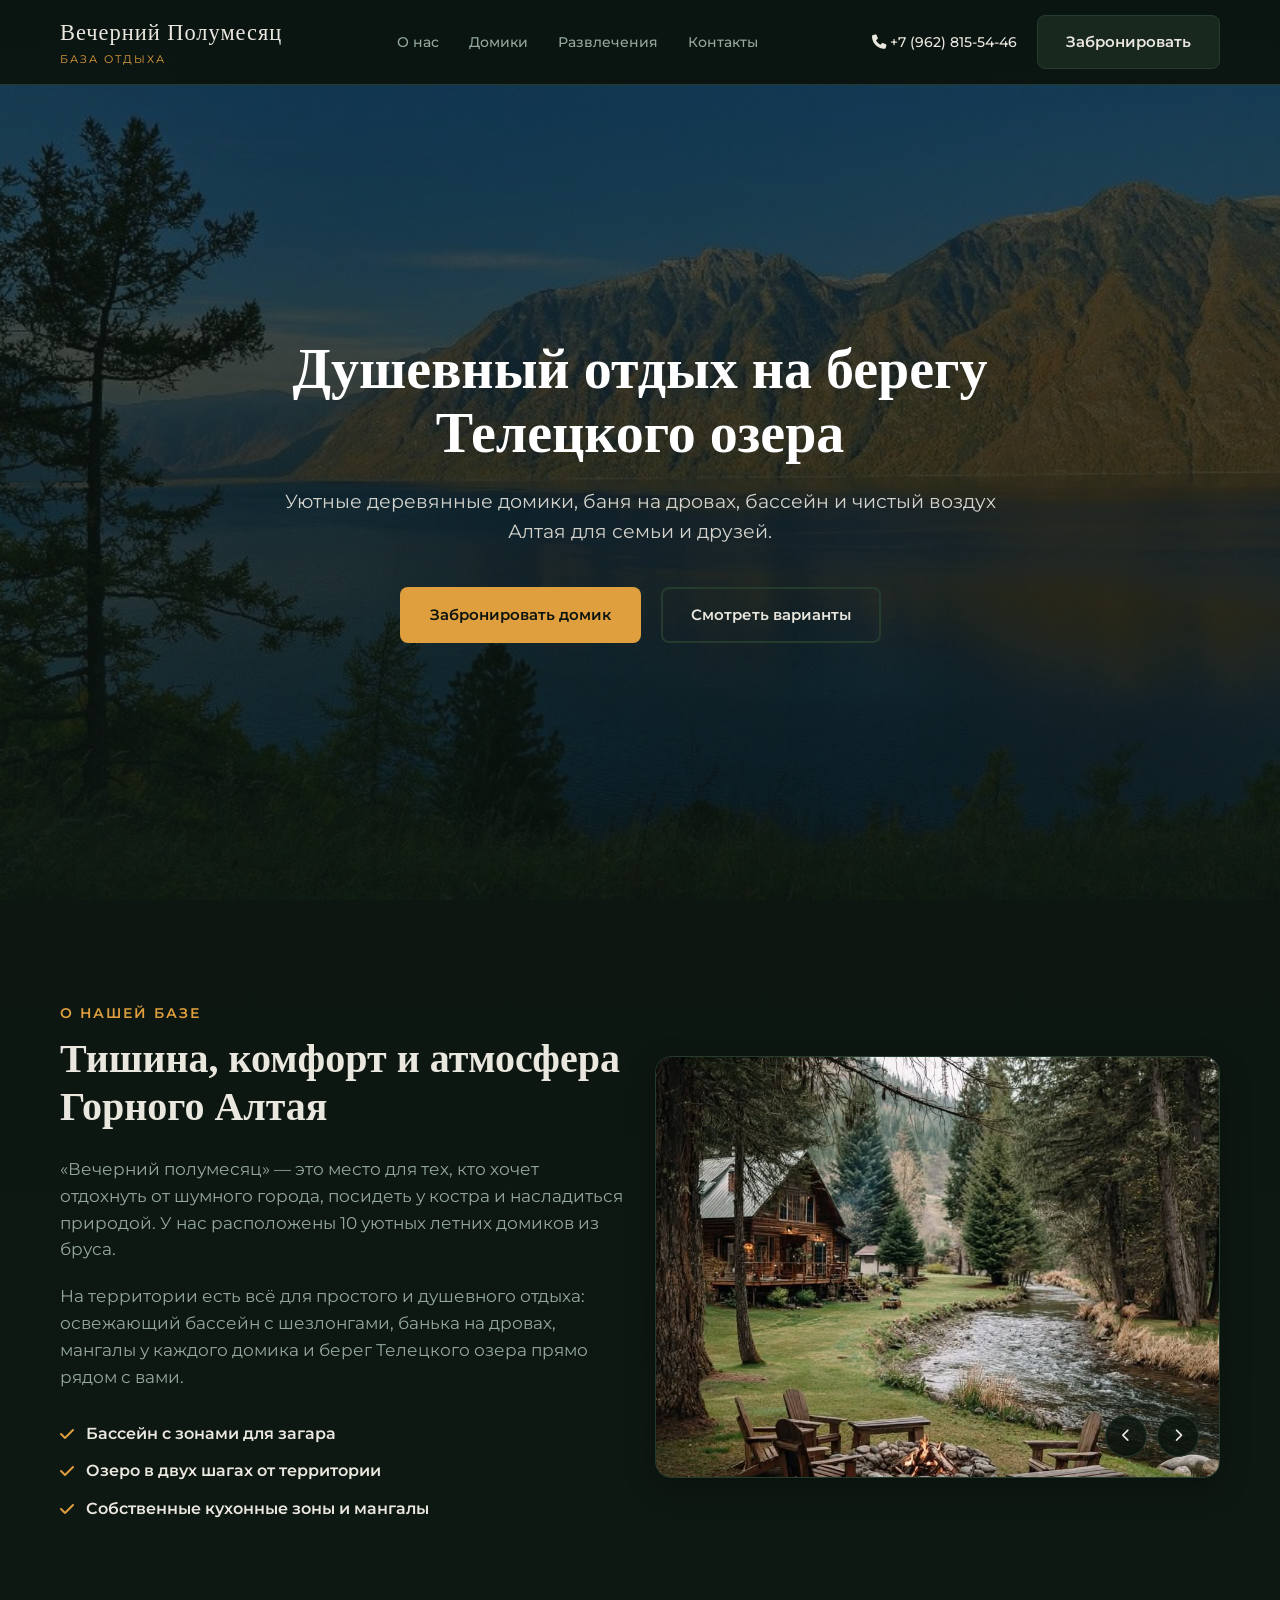
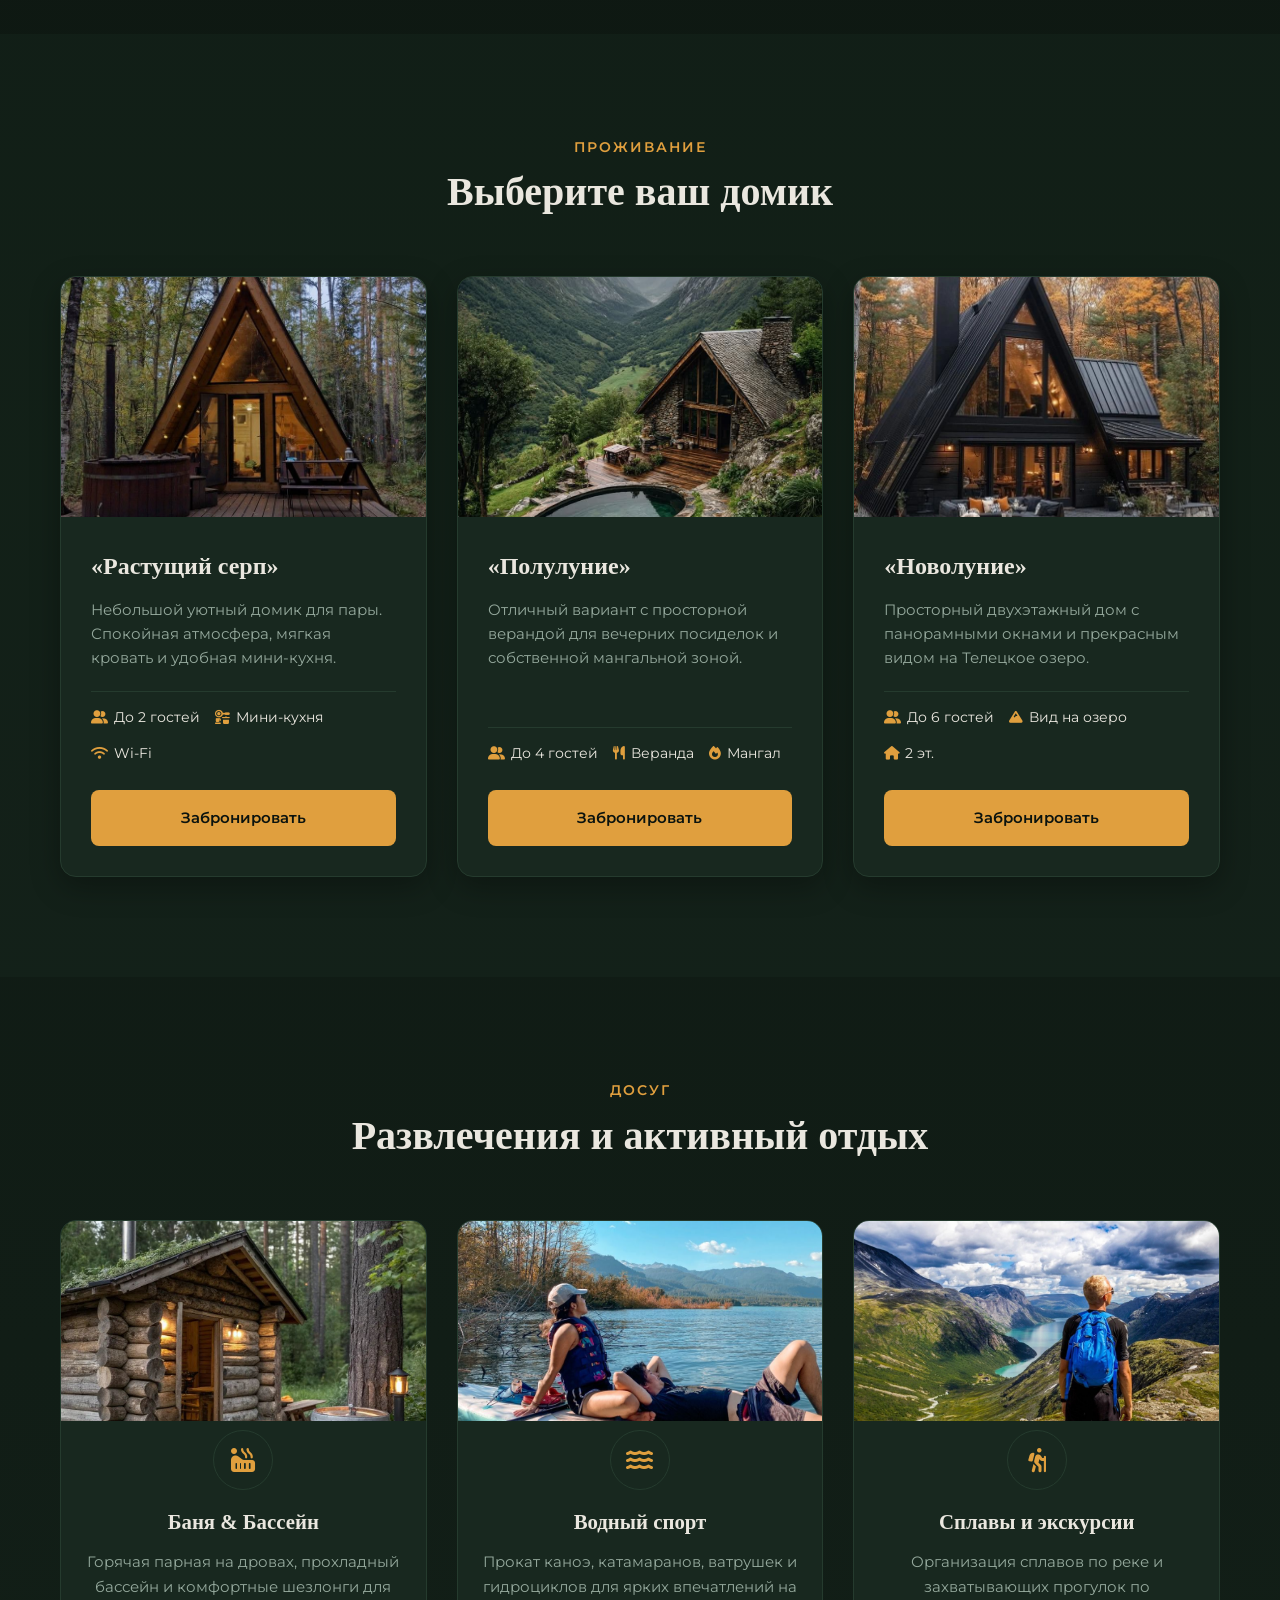
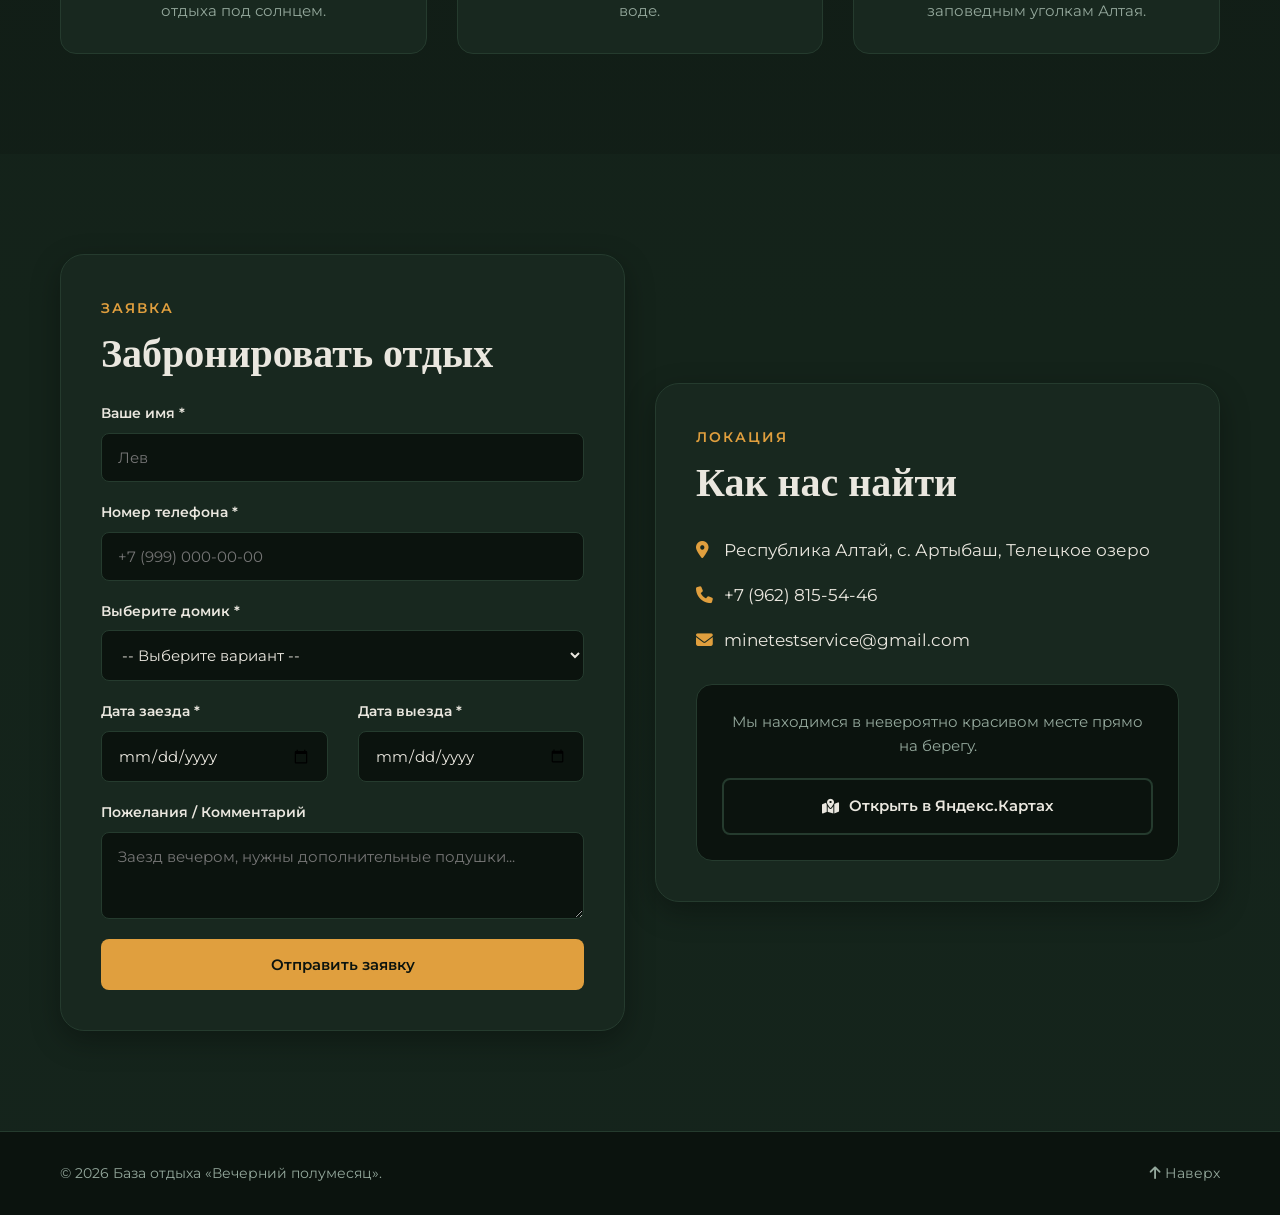
==== index.html @ 10bf3b8e "Исправление работы стилей" ====
<!DOCTYPE html>
<html lang="ru">
<head>
    <meta charset="UTF-8">
    <meta name="viewport" content="width=device-width, initial-scale=1.0">
    <title>База отдыха «Вечерний полумесяц» | Телецкое озеро</title>
    
    <!-- Шрифты -->
    <link rel="preconnect" href="https://fonts.googleapis.com">
    <link rel="preconnect" href="https://fonts.gstatic.com" crossorigin>
    <link href="https://fonts.googleapis.com/css2?family=Montserrat:wght@400;500;600&family=Playfair+Display:wght@600;700&display=swap" rel="stylesheet">
    
    <!-- Иконки -->
    <link rel="stylesheet" href="https://cdnjs.cloudflare.com/ajax/libs/font-awesome/6.5.0/css/all.min.css">

    <link rel="stylesheet" href="front/css/style.css">
</head>
<body>

    <!-- Шапка -->
    <header class="header">
        <div class="container header__container">
            <a href="#" class="logo">
                <span class="logo__title">Вечерний Полумесяц</span>
                <span class="logo__subtitle">База отдыха</span>
            </a>
            <nav class="nav">
                <ul class="nav__list">
                    <li><a href="#about" class="nav__link">О нас</a></li>
                    <li><a href="#cottages" class="nav__link">Домики</a></li>
                    <li><a href="#activities" class="nav__link">Развлечения</a></li>
                    <li><a href="#contacts" class="nav__link">Контакты</a></li>
                </ul>
            </nav>
            <div class="header__contacts">
                <a href="tel:+79628155446" class="header__phone"><i class="fa-solid fa-phone"></i> +7 (962) 815-54-46</a>
                <a href="#booking" class="btn btn--secondary">Забронировать</a>
            </div>
        </div>
    </header>

    <main>
        <!-- Главный экран -->
        <section class="hero">
            <div class="hero__overlay"></div>
            <div class="container hero__container">
                <h1 class="hero__title">Душевный отдых на берегу Телецкого озера</h1>
                <p class="hero__subtitle">Уютные деревянные домики, баня на дровах, бассейн и чистый воздух Алтая для семьи и друзей.</p>
                <div class="hero__actions">
                    <a href="#booking" class="btn btn--primary">Забронировать домик</a>
                    <a href="#cottages" class="btn btn--outline">Смотреть варианты</a>
                </div>
            </div>
        </section>

        <!-- О нас -->
        <section id="about" class="about section">
            <div class="container grid grid--2-cols">
                <div class="about__content">
                    <span class="section-tag">О нашей базе</span>
                    <h2 class="section-title">Тишина, комфорт и атмосфера Горного Алтая</h2>
                    <p class="about__text">
                        «Вечерний полумесяц» — это место для тех, кто хочет отдохнуть от шумного города, посидеть у костра и насладиться природой. У нас расположены 10 уютных летних домиков из бруса.
                    </p>
                    <p class="about__text">
                        На территории есть всё для простого и душевного отдыха: освежающий бассейн с шезлонгами, банька на дровах, мангалы у каждого домика и берег Телецкого озера прямо рядом с вами.
                    </p>
                    <ul class="about__features">
                        <li><i class="fa-solid fa-check"></i> Бассейн с зонами для загара</li>
                        <li><i class="fa-solid fa-check"></i> Озеро в двух шагах от территории</li>
                        <li><i class="fa-solid fa-check"></i> Собственные кухонные зоны и мангалы</li>
                    </ul>
                </div>

                <!-- Слайдер -->
                <div class="about__gallery">
                    <div class="slider" id="aboutSlider">
                        <div class="slider__slides">
                            <div class="slider__slide active">
                                <img src="assets/view on base 1.jpg" alt="Домики вечером">
                                
                            </div>
                            <div class="slider__slide">
                                <img src="assets/inside house.jpg" alt="Озеро и природа">
                                
                            </div>
                            <div class="slider__slide">
                                <img src="assets/view on base 2.jpg" alt="Уютная территория">
                                
                            </div>
                        </div>
                        <div class="slider__controls">
                            <button type="button" class="slider__btn" id="prevSlide"><i class="fa-solid fa-chevron-left"></i></button>
                            <button type="button" class="slider__btn" id="nextSlide"><i class="fa-solid fa-chevron-right"></i></button>
                        </div>
                    </div>
                </div>
            </div>
        </section>

        <!-- Домики -->
        <section id="cottages" class="cottages section section--bg">
            <div class="container">
                <div class="section-header text-center">
                    <span class="section-tag">Проживание</span>
                    <h2 class="section-title">Выберите ваш домик</h2>
                </div>
                
                <div class="grid grid--3-cols">
                    <!-- Домик 1 -->
                    <article class="cottage-card">
                        <div class="cottage-card__image-wrapper">
                            <img src="assets/small house.jpg" alt="Домик Растущий серп" class="cottage-card__img">
                        </div>
                        <div class="cottage-card__body">
                            <h3 class="cottage-card__title">«Растущий серп»</h3>
                            <p class="cottage-card__desc">Небольшой уютный домик для пары. Спокойная атмосфера, мягкая кровать и удобная мини-кухня.</p>
                            <ul class="cottage-card__amenities">
                                <li><i class="fa-solid fa-user-group"></i> До 2 гостей</li>
                                <li><i class="fa-solid fa-kitchen-set"></i> Мини-кухня</li>
                                <li><i class="fa-solid fa-wifi"></i> Wi-Fi</li>
                            </ul>
                            <div class="cottage-card__footer">
                                <a href="#booking" class="btn btn--primary btn--full select-house-btn" data-house="Растущий серп">Забронировать</a>
                            </div>
                        </div>
                    </article>

                    <!-- Домик 2 -->
                    <article class="cottage-card">
                        <div class="cottage-card__image-wrapper">
                            <img src="assets/house with pool.jpg" alt="Домик Полулуние" class="cottage-card__img">
                        </div>
                        <div class="cottage-card__body">
                            <h3 class="cottage-card__title">«Полулуние»</h3>
                            <p class="cottage-card__desc">Отличный вариант с просторной верандой для вечерних посиделок и собственной мангальной зоной.</p>
                            <ul class="cottage-card__amenities">
                                <li><i class="fa-solid fa-user-group"></i> До 4 гостей</li>
                                <li><i class="fa-solid fa-utensils"></i> Веранда</li>
                                <li><i class="fa-solid fa-fire"></i> Мангал</li>
                            </ul>
                            <div class="cottage-card__footer">
                                <a href="#booking" class="btn btn--primary btn--full select-house-btn" data-house="Полулуние">Забронировать</a>
                            </div>
                        </div>
                    </article>

                    <!-- Домик 3 -->
                    <article class="cottage-card">
                        <div class="cottage-card__image-wrapper">
                            <img src="assets/big house.jpg" alt="Домик Новолуние" class="cottage-card__img">
                        </div>
                        <div class="cottage-card__body">
                            <h3 class="cottage-card__title">«Новолуние»</h3>
                            <p class="cottage-card__desc">Просторный двухэтажный дом с панорамными окнами и прекрасным видом на Телецкое озеро.</p>
                            <ul class="cottage-card__amenities">
                                <li><i class="fa-solid fa-user-group"></i> До 6 гостей</li>
                                <li><i class="fa-solid fa-mountain"></i> Вид на озеро</li>
                                <li><i class="fa-solid fa-house"></i> 2 эт.</li>
                            </ul>
                            <div class="cottage-card__footer">
                                <a href="#booking" class="btn btn--primary btn--full select-house-btn" data-house="Новолуние">Забронировать</a>
                            </div>
                        </div>
                    </article>
                </div>
            </div>
        </section>

        <!-- Разлечения -->
        <section id="activities" class="activities section">
            <div class="container">
                <div class="section-header text-center">
                    <span class="section-tag">Досуг</span>
                    <h2 class="section-title">Развлечения и активный отдых</h2>
                </div>
                <div class="grid grid--3-cols">
                    <div class="activity-card">
                        <div class="activity-card__image-wrapper">
                            <img src="assets/banya.jpg" alt="Баня и бассейн" class="activity-card__img">
                        </div>
                        <div class="activity-card__content">
                            <div class="activity-card__icon"><i class="fa-solid fa-hot-tub-person"></i></div>
                            <h3 class="activity-card__title">Баня & Бассейн</h3>
                            <p class="activity-card__desc">Горячая парная на дровах, прохладный бассейн и комфортные шезлонги для отдыха под солнцем.</p>
                        </div>
                    </div>

                    <div class="activity-card">
                        <div class="activity-card__image-wrapper">
                            <img src="assets/swim attraction.jpg" alt="Водные прогулки" class="activity-card__img">
                        </div>
                        <div class="activity-card__content">
                            <div class="activity-card__icon"><i class="fa-solid fa-water"></i></div>
                            <h3 class="activity-card__title">Водный спорт</h3>
                            <p class="activity-card__desc">Прокат каноэ, катамаранов, ватрушек и гидроциклов для ярких впечатлений на воде.</p>
                        </div>
                    </div>

                    <div class="activity-card">
                        <div class="activity-card__image-wrapper">
                            <img src="assets/trip.jpg" alt="Сплавы и экскурсии" class="activity-card__img">
                        </div>
                        <div class="activity-card__content">
                            <div class="activity-card__icon"><i class="fa-solid fa-person-hiking"></i></div>
                            <h3 class="activity-card__title">Сплавы и экскурсии</h3>
                            <p class="activity-card__desc">Организация сплавов по реке и захватывающих прогулок по заповедным уголкам Алтая.</p>
                        </div>
                    </div>
                </div>
            </div>
        </section>

        <!-- Бронь -->
        <section id="booking" class="booking section section--bg">
            <div class="container grid grid--2-cols">
                <div class="booking__form-wrapper">
                    <span class="section-tag">Заявка</span>
                    <h2 class="section-title">Забронировать отдых</h2>
                    <form id="bookingForm" class="booking-form">
                        <div class="form-group">
                            <label for="name">Ваше имя *</label>
                            <input type="text" id="name" name="name" placeholder="Лев" required>
                        </div>
                        <div class="form-group">
                            <label for="phone">Номер телефона *</label>
                            <input type="tel" id="phone" name="phone" placeholder="+7 (999) 000-00-00" required>
                        </div>
                        <div class="form-group">
                            <label for="house_type">Выберите домик *</label>
                            <select id="house_type" name="house_type" required>
                                <option value="" disabled selected>-- Выберите вариант --</option>
                                <option value="Растущий серп">«Растущий серп» (2 гостя)</option>
                                <option value="Полулуние">«Полулуние» (4 гостя)</option>
                                <option value="Новолуние">«Новолуние» (6 гостей)</option>
                            </select>
                        </div>
                        <div class="grid grid--2-cols form-row">
                            <div class="form-group">
                                <label for="check_in">Дата заезда *</label>
                                <input type="date" id="check_in" name="check_in" required>
                            </div>
                            <div class="form-group">
                                <label for="check_out">Дата выезда *</label>
                                <input type="date" id="check_out" name="check_out" required>
                            </div>
                        </div>
                        <div class="form-group">
                            <label for="comment">Пожелания / Комментарий</label>
                            <textarea id="comment" name="comment" rows="3" placeholder="Заезд вечером, нужны дополнительные подушки..."></textarea>
                        </div>
                        <button type="submit" class="btn btn--primary btn--full" id="submitBtn">
                            <span>Отправить заявку</span>
                        </button>
                        <div id="formStatus" class="form-status"></div>
                    </form>
                </div>

                <!-- Контакты и Карта -->
                <div id="contacts" class="contacts__card">
                    <span class="section-tag">Локация</span>
                    <h2 class="section-title">Как нас найти</h2>
                    
                    <div class="contacts__info">
                        <p><i class="fa-solid fa-location-dot"></i> Республика Алтай, с. Артыбаш, Телецкое озеро</p>
                        <p><i class="fa-solid fa-phone"></i> <a href="tel:+79628155446">+7 (962) 815-54-46</a></p>
                        <p><i class="fa-solid fa-envelope"></i> <a href="mailto:bassotdih@mail.ru">minetestservice@gmail.com</a></p>
                    </div>

                    <div class="contacts__map-box">
                        <p class="contacts__map-text">Мы находимся в невероятно красивом месте прямо на берегу.</p>
                        <a href="https://yandex.ru/maps/org/gornoye_ozero/1777346318/?ll=87.312790%2C51.791435&source=serp_navig&z=17.2" target="_blank" class="btn btn--outline btn--full">
                            <i class="fa-solid fa-map-location-dot"></i> Открыть в Яндекс.Картах
                        </a>
                    </div>
                </div>
            </div>
        </section>
    </main>

    <!-- Футер -->
    <footer class="footer">
        <div class="container footer__container">
            <p>© 2026 База отдыха «Вечерний полумесяц».</p>
            <a href="#" class="footer__top-link"><i class="fa-solid fa-arrow-up"></i> Наверх</a>
        </div>
    </footer>

    <script src="js/main.js"></script>
</body>
</html>
---- front/css/style.css ----
/* Основные стили */
:root {
    /* Фон и подложки карточек */
    --color-bg-dark: #0B130E;
    --color-bg-card: #18281F;
    --color-bg-card-hover: #1F3328;
    --color-border: #253B2E;

    --color-text-main: #EAE7DF;
    --color-text-muted: #94A89C;

    --color-accent: #E09F3E;
    --color-accent-hover: #C6882B;

    --font-heading: 'Manrope', serif;
    --font-body: 'Montserrat', sans-serif;

    --radius-sm: 8px;
    --radius-md: 16px;
    --radius-lg: 24px;
    --shadow-soft: 0 10px 30px rgba(0, 0, 0, 0.3);
    --shadow-hover: 0 20px 40px rgba(0, 0, 0, 0.5);

    --transition: all 0.3s cubic-bezier(0.25, 0.8, 0.25, 1);
}

* {
    margin: 0;
    padding: 0;
    box-sizing: border-box;
}

html {
    scroll-behavior: smooth;
}

body {
    font-family: var(--font-body);
    color: var(--color-text-main);
    background: linear-gradient(180deg, #0B130E 0%, #14221A 100%);
    line-height: 1.6;
    min-height: 100vh;
    -webkit-font-smoothing: antialiased;
}

a {
    text-decoration: none;
    color: inherit;
    transition: var(--transition);
}

img {
    max-width: 100%;
    height: auto;
    display: block;
}

/* Вспомогательные классы*/
.container {
    width: 100%;
    max-width: 1200px;
    margin: 0 auto;
    padding: 0 20px;
}

.section {
    padding: 100px 0;
}

.section--bg {
    background-color: rgba(24, 40, 31, 0.4);
}

.section-header {
    margin-bottom: 60px;
}

.section-tag {
    display: inline-block;
    font-size: 0.85rem;
    font-weight: 600;
    text-transform: uppercase;
    letter-spacing: 2px;
    color: var(--color-accent);
    margin-bottom: 10px;
}

.section-title {
    font-family: var(--font-heading);
    font-size: 2.5rem;
    color: var(--color-text-main);
    line-height: 1.2;
    margin-bottom: 25px;
}

.text-center {
    text-align: center;
}

.grid {
    display: grid;
    gap: 30px;
}

.grid--2-cols {
    grid-template-columns: repeat(2, 1fr);
    align-items: center;
}

.grid--3-cols {
    grid-template-columns: repeat(3, 1fr);
}

/* Кнопки */
.btn {
    display: inline-flex;
    align-items: center;
    justify-content: center;
    gap: 10px;
    padding: 14px 28px;
    font-family: var(--font-body);
    font-size: 0.95rem;
    font-weight: 600;
    border-radius: var(--radius-sm);
    cursor: pointer;
    border: 2px solid transparent;
    transition: var(--transition);
}

.btn--primary {
    background-color: var(--color-accent);
    color: #0B130E;
}

.btn--primary:hover {
    background-color: var(--color-accent-hover);
    transform: translateY(-2px);
    box-shadow: 0 5px 15px rgba(224, 159, 62, 0.3);
}

.btn--secondary {
    background-color: var(--color-bg-card);
    color: var(--color-text-main);
    border: 1px solid var(--color-border);
}

.btn--secondary:hover {
    background-color: var(--color-bg-card-hover);
    border-color: var(--color-accent);
}

.btn--outline {
    border-color: var(--color-border);
    color: var(--color-text-main);
}

.btn--outline:hover {
    border-color: var(--color-accent);
    color: var(--color-accent);
}

.btn--full {
    width: 100%;
}

/* Шапка */
.header {
    position: fixed;
    top: 0;
    left: 0;
    width: 100%;
    z-index: 1000;
    background-color: rgba(11, 19, 14, 0.95);
    backdrop-filter: blur(10px);
    padding: 15px 0;
    border-bottom: 1px solid var(--color-border);
}

.header__container {
    display: flex;
    align-items: center;
    justify-content: space-between;
}

.logo {
    display: flex;
    flex-direction: column;
}

.logo__title {
    font-family: var(--font-heading);
    font-size: 1.4rem;
    color: var(--color-text-main);
    letter-spacing: 1px;
}

.logo__subtitle {
    font-size: 0.7rem;
    text-transform: uppercase;
    letter-spacing: 2px;
    color: var(--color-accent);
}

.nav__list {
    display: flex;
    list-style: none;
    gap: 30px;
}

.nav__link {
    color: var(--color-text-muted);
    font-size: 0.9rem;
    font-weight: 500;
}

.nav__link:hover {
    color: var(--color-accent);
}

.header__contacts {
    display: flex;
    align-items: center;
    gap: 20px;
}

.header__phone {
    color: var(--color-text-main);
    font-weight: 500;
    font-size: 0.9rem;
}

.header__phone:hover {
    color: var(--color-accent);
}

/* Главный экран */
.hero {
    position: relative;
    height: 100vh;
    min-height: 600px;
    display: flex;
    align-items: center;
    background: url('/assets/view\ on\ the\ lake.jpg') center/cover no-repeat;
    color: #FFFFFF;
    padding-top: 80px;
}

.hero__overlay {
    position: absolute;
    inset: 0;
    background: linear-gradient(180deg, rgba(11, 19, 14, 0.65) 0%, rgba(11, 19, 14, 0.85) 100%);
}

.hero__container {
    position: relative;
    z-index: 2;
    max-width: 800px;
    text-align: center;
}

.hero__title {
    font-family: var(--font-heading);
    font-size: 3.5rem;
    line-height: 1.15;
    margin-bottom: 20px;
    font-weight: 700;
    color: #FFFFFF;
}

.hero__subtitle {
    font-size: 1.2rem;
    color: rgba(234, 231, 223, 0.9);
    margin-bottom: 40px;
    font-weight: 400;
}

.hero__actions {
    display: flex;
    gap: 20px;
    justify-content: center;
}

/* О нас */
.about__text {
    color: var(--color-text-muted);
    margin-bottom: 20px;
    font-size: 1.05rem;
}

.about__features {
    list-style: none;
    margin-top: 30px;
}

.about__features li {
    display: flex;
    align-items: center;
    gap: 12px;
    font-weight: 600;
    color: var(--color-text-main);
    margin-bottom: 12px;
}

.about__features i {
    color: var(--color-accent);
}

/* Слайдер галереи */
.slider {
    position: relative;
    border-radius: var(--radius-md);
    overflow: hidden;
    border: 1px solid var(--color-border);
    box-shadow: var(--shadow-soft);
}

.slider__slide {
    display: none;
    position: relative;
}

.slider__slide.active {
    display: block;
}

.slider__slide img {
    width: 100%;
    height: 420px;
    object-fit: cover;
}

.slider__caption {
    position: absolute;
    bottom: 20px;
    left: 20px;
    background: rgba(11, 19, 14, 0.85);
    border: 1px solid var(--color-border);
    color: var(--color-text-main);
    padding: 8px 16px;
    border-radius: 20px;
    font-size: 0.85rem;
    backdrop-filter: blur(4px);
}

.slider__controls {
    position: absolute;
    bottom: 20px;
    right: 20px;
    display: flex;
    gap: 10px;
    z-index: 10;
}

.slider__btn {
    background: rgba(11, 19, 14, 0.85);
    color: var(--color-text-main);
    border: 1px solid var(--color-border);
    width: 42px;
    height: 42px;
    border-radius: 50%;
    cursor: pointer;
    display: flex;
    align-items: center;
    justify-content: center;
    transition: var(--transition);
}

.slider__btn:hover {
    background: var(--color-accent);
    border-color: var(--color-accent);
    color: #0B130E;
}

/* Домики */
.cottage-card {
    background-color: var(--color-bg-card);
    border: 1px solid var(--color-border);
    border-radius: var(--radius-md);
    overflow: hidden;
    box-shadow: var(--shadow-soft);
    transition: var(--transition);
    display: flex;
    flex-direction: column;
}

.cottage-card:hover {
    transform: translateY(-8px);
    border-color: var(--color-accent);
    box-shadow: var(--shadow-hover);
}

.cottage-card__image-wrapper {
    position: relative;
    height: 240px;
    overflow: hidden;
}

.cottage-card__img {
    width: 100%;
    height: 100%;
    object-fit: cover;
    transition: transform 0.5s ease;
}

.cottage-card:hover .cottage-card__img {
    transform: scale(1.05);
}

.cottage-card__badge {
    position: absolute;
    top: 15px;
    left: 15px;
    background-color: var(--color-bg-dark);
    border: 1px solid var(--color-border);
    color: var(--color-accent);
    padding: 6px 14px;
    font-size: 0.75rem;
    font-weight: 600;
    border-radius: 20px;
    text-transform: uppercase;
    letter-spacing: 1px;
}

.cottage-card__body {
    padding: 30px;
    display: flex;
    flex-direction: column;
    flex-grow: 1;
}

.cottage-card__title {
    font-family: var(--font-heading);
    font-size: 1.5rem;
    color: var(--color-text-main);
    margin-bottom: 12px;
}

.cottage-card__desc {
    color: var(--color-text-muted);
    font-size: 0.95rem;
    margin-bottom: 20px;
    flex-grow: 1;
}

.cottage-card__amenities {
    list-style: none;
    display: flex;
    flex-wrap: wrap;
    gap: 15px;
    padding-top: 15px;
    border-top: 1px solid var(--color-border);
    margin-bottom: 25px;
}

.cottage-card__amenities li {
    font-size: 0.85rem;
    color: var(--color-text-main);
    display: flex;
    align-items: center;
    gap: 6px;
}

.cottage-card__amenities i {
    color: var(--color-accent);
}

/* Развлечения */
.activity-card {
    background-color: var(--color-bg-card);
    border: 1px solid var(--color-border);
    border-radius: var(--radius-md);
    overflow: hidden;
    transition: var(--transition);
}

.activity-card:hover {
    border-color: var(--color-accent);
    transform: translateY(-5px);
    box-shadow: var(--shadow-hover);
}

.activity-card__image-wrapper {
    height: 200px;
    overflow: hidden;
}

.activity-card__img {
    width: 100%;
    height: 100%;
    object-fit: cover;
    transition: transform 0.5s ease;
}

.activity-card:hover .activity-card__img {
    transform: scale(1.05);
}

.activity-card__content {
    padding: 30px 20px;
    text-align: center;
    position: relative;
}

.activity-card__icon {
    width: 60px;
    height: 60px;
    background-color: var(--color-bg-card);
    border: 1px solid var(--color-border);
    color: var(--color-accent);
    border-radius: 50%;
    display: inline-flex;
    align-items: center;
    justify-content: center;
    font-size: 1.5rem;
    margin: -60px auto 15px auto;
    position: relative;
    z-index: 2;
}

.activity-card__title {
    font-family: var(--font-heading);
    font-size: 1.3rem;
    color: var(--color-text-main);
    margin-bottom: 12px;
}

.activity-card__desc {
    color: var(--color-text-muted);
    font-size: 0.95rem;
}

/* Бронь */
.booking__form-wrapper {
    background-color: var(--color-bg-card);
    border: 1px solid var(--color-border);
    padding: 40px;
    border-radius: var(--radius-lg);
    box-shadow: var(--shadow-soft);
}

.booking-form {
    display: flex;
    flex-direction: column;
    gap: 20px;
    margin-top: 20px;
}

.form-group {
    display: flex;
    flex-direction: column;
    gap: 8px;
}

.form-group label {
    font-size: 0.85rem;
    font-weight: 600;
    color: var(--color-text-main);
}

.form-group input,
.form-group select,
.form-group textarea {
    width: 100%;
    padding: 14px 16px;
    font-family: var(--font-body);
    font-size: 0.95rem;
    border: 1px solid var(--color-border);
    border-radius: var(--radius-sm);
    background-color: var(--color-bg-dark);
    color: var(--color-text-main);
    outline: none;
    transition: var(--transition);
}

.form-group input:focus,
.form-group select:focus,
.form-group textarea:focus {
    border-color: var(--color-accent);
    box-shadow: 0 0 0 3px rgba(224, 159, 62, 0.15);
}

.form-row {
    margin-top: 0;
}

.form-status {
    font-size: 0.9rem;
    font-weight: 600;
    text-align: center;
    padding: 12px;
    border-radius: var(--radius-sm);
    display: none;
}

.form-status.success {
    display: block;
    background-color: rgba(46, 125, 50, 0.2);
    border: 1px solid #2E7D32;
    color: #81C784;
}

.form-status.error {
    display: block;
    background-color: rgba(198, 40, 40, 0.2);
    border: 1px solid #C62828;
    color: #E57373;
}

/* Карточка контактов */
.contacts__card {
    background-color: var(--color-bg-card);
    border: 1px solid var(--color-border);
    padding: 40px;
    border-radius: var(--radius-lg);
    box-shadow: var(--shadow-soft);
}

.contacts__info {
    margin: 30px 0;
    display: flex;
    flex-direction: column;
    gap: 18px;
    font-size: 1.05rem;
}

.contacts__info i {
    color: var(--color-accent);
    width: 24px;
}

.contacts__info a:hover {
    color: var(--color-accent);
}

.contacts__map-box {
    margin-top: 30px;
    padding: 25px;
    background-color: var(--color-bg-dark);
    border: 1px solid var(--color-border);
    border-radius: var(--radius-md);
    text-align: center;
}

.contacts__map-text {
    color: var(--color-text-muted);
    font-size: 0.95rem;
    margin-bottom: 20px;
}

/* Футер */
.footer {
    background-color: var(--color-bg-dark);
    color: var(--color-text-muted);
    padding: 30px 0;
    font-size: 0.9rem;
    border-top: 1px solid var(--color-border);
}

.footer__container {
    display: flex;
    justify-content: space-between;
    align-items: center;
}

.footer__top-link:hover {
    color: var(--color-accent);
}

/* Попытки адаптации под мобилы */
@media (max-width: 992px) {
    .grid--2-cols,
    .grid--3-cols {
        grid-template-columns: 1fr;
    }

    .hero__title {
        font-size: 2.5rem;
    }

    .about__gallery {
        margin-top: 40px;
    }

    .contacts__card {
        margin-top: 40px;
    }

    .nav {
        display: none;
    }
}

@media (max-width: 576px) {
    .hero__actions {
        flex-direction: column;
    }

    .booking__form-wrapper,
    .contacts__card {
        padding: 24px;
    }
}
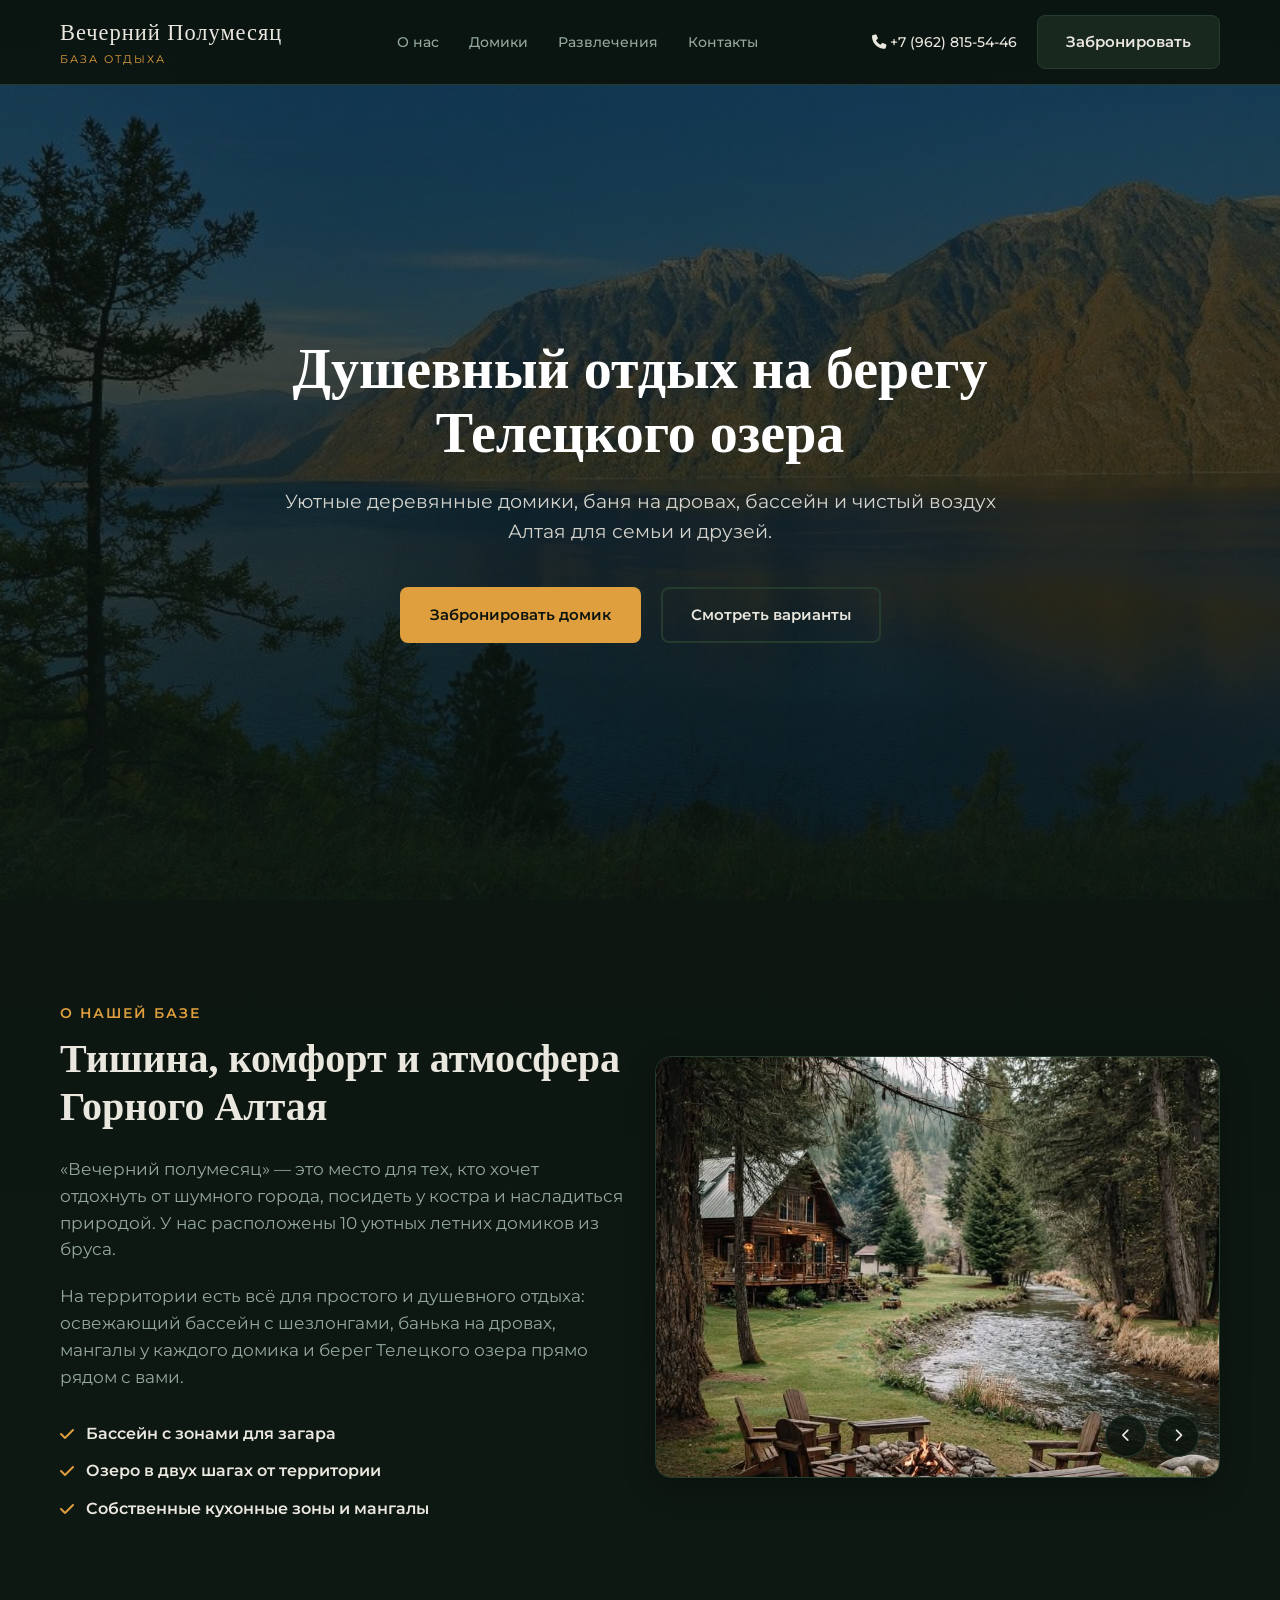
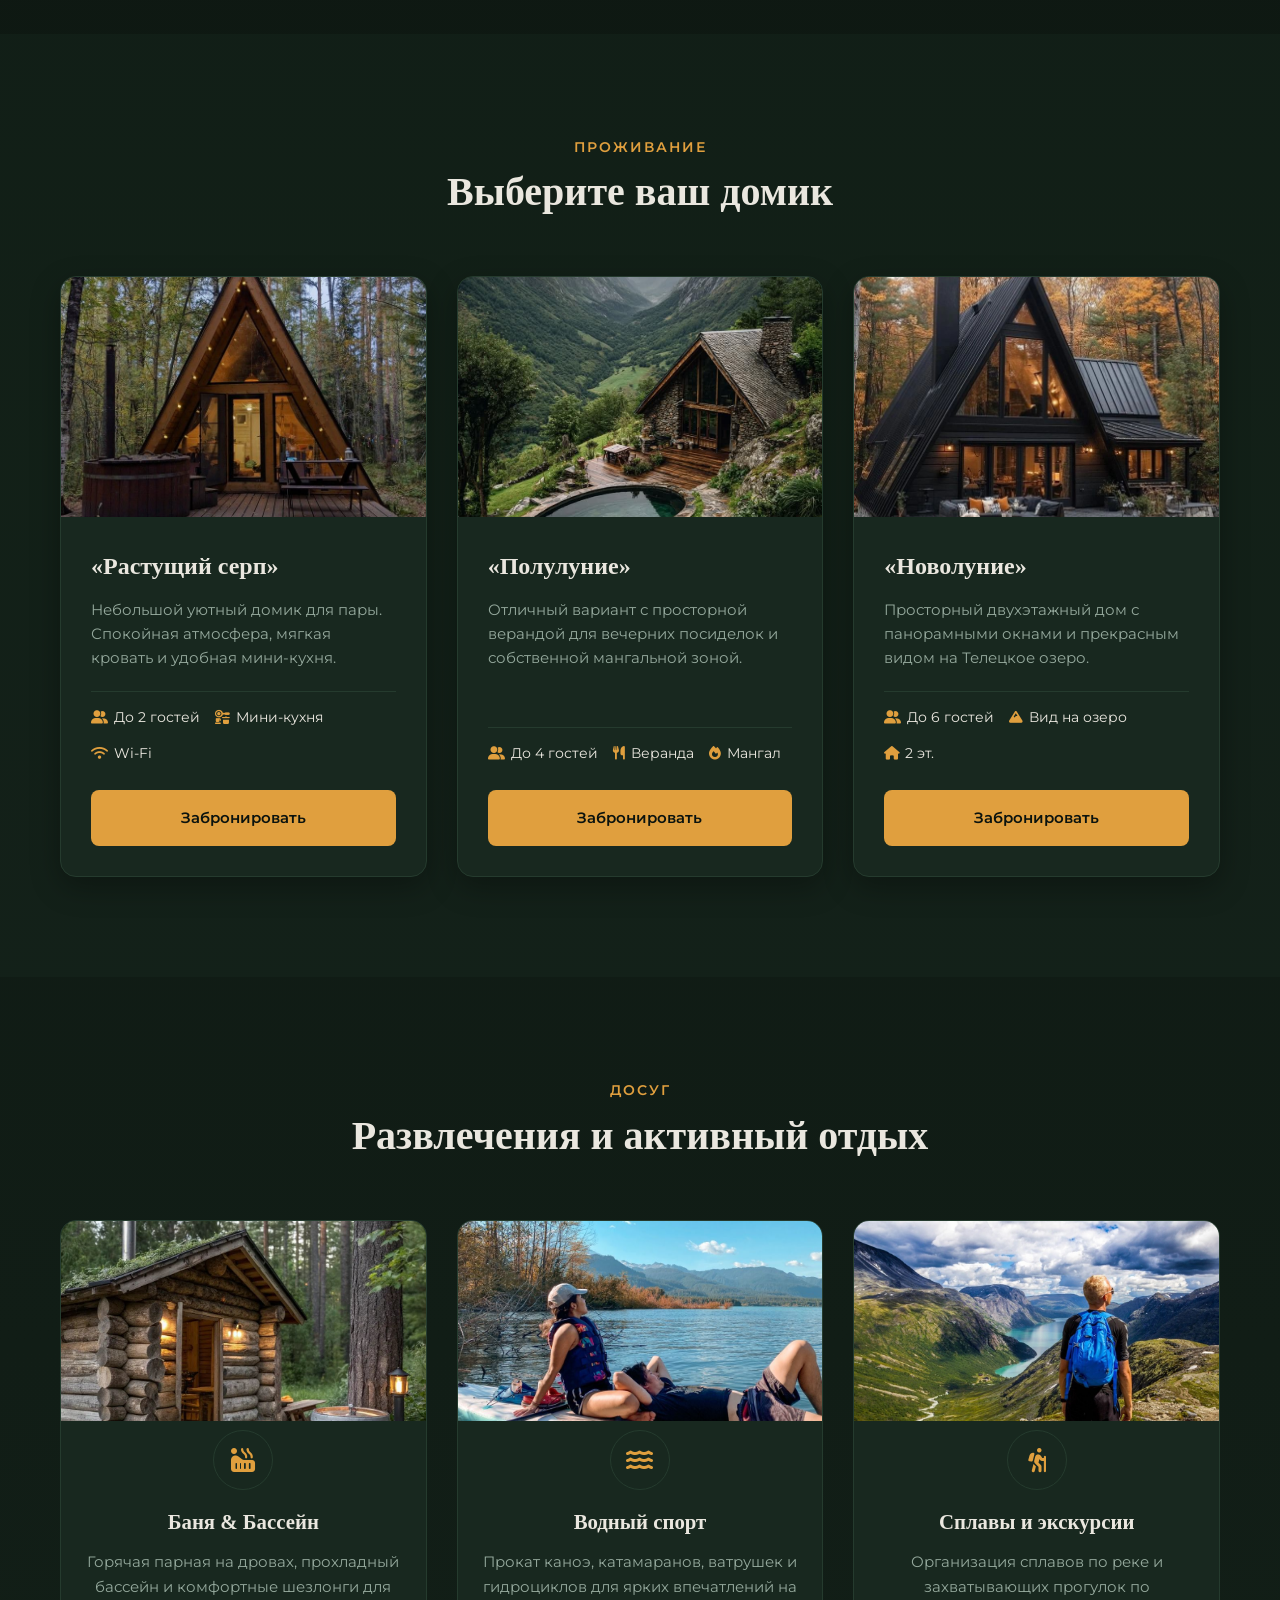
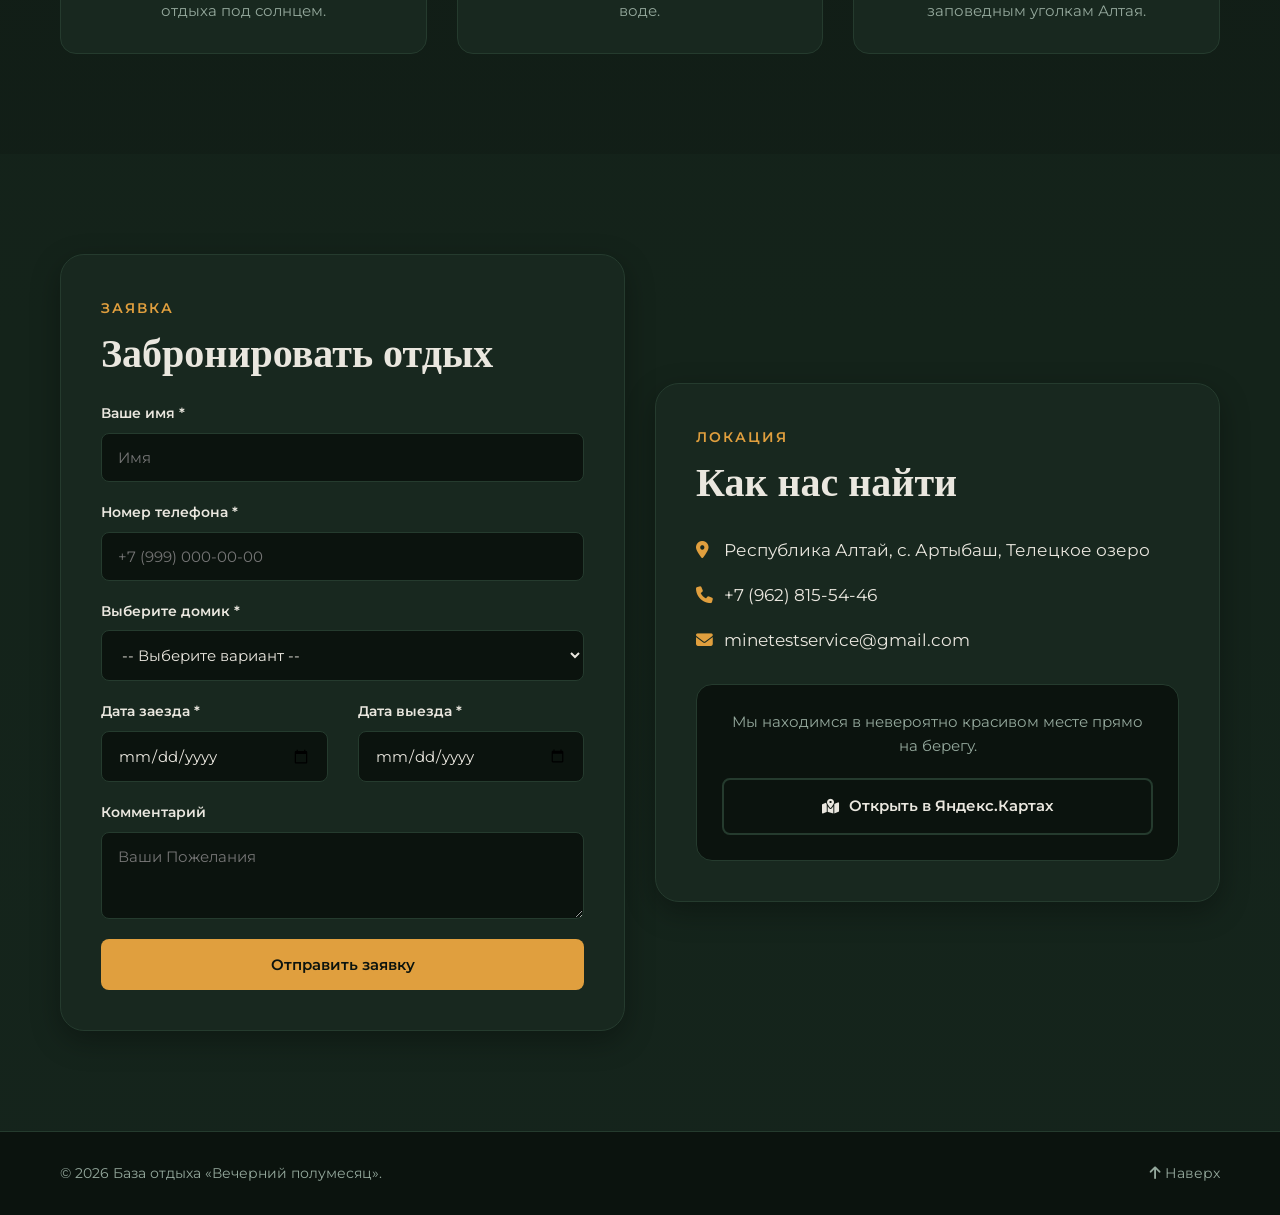
==== commit eee847da: "фикс валидации телефона, дат и мобильного адаптива" ====
--- a/index.html
+++ b/index.html
@@ -220,7 +220,7 @@
                     <form id="bookingForm" class="booking-form">
                         <div class="form-group">
                             <label for="name">Ваше имя *</label>
-                            <input type="text" id="name" name="name" placeholder="Лев" required>
+                            <input type="text" id="name" name="name" placeholder="Имя" required>
                         </div>
                         <div class="form-group">
                             <label for="phone">Номер телефона *</label>
@@ -238,16 +238,16 @@
                         <div class="grid grid--2-cols form-row">
                             <div class="form-group">
                                 <label for="check_in">Дата заезда *</label>
-                                <input type="date" id="check_in" name="check_in" required>
+                                <input type="date" id="check_in" name="check_in" max="2027-12-31" required>
                             </div>
                             <div class="form-group">
                                 <label for="check_out">Дата выезда *</label>
-                                <input type="date" id="check_out" name="check_out" required>
-                            </div>
-                        </div>
-                        <div class="form-group">
-                            <label for="comment">Пожелания / Комментарий</label>
-                            <textarea id="comment" name="comment" rows="3" placeholder="Заезд вечером, нужны дополнительные подушки..."></textarea>
+                                <input type="date" id="check_out" name="check_out" max="2027-12-31" required>
+                            </div>
+                        </div>
+                        <div class="form-group">
+                            <label for="comment">Комментарий</label>
+                            <textarea id="comment" name="comment" rows="3" placeholder="Ваши Пожелания" maxlength="200"></textarea>
                         </div>
                         <button type="submit" class="btn btn--primary btn--full" id="submitBtn">
                             <span>Отправить заявку</span>
@@ -286,6 +286,6 @@
         </div>
     </footer>
 
-    <script src="js/main.js"></script>
+    <script src="front/js/main.js"></script>
 </body>
 </html>
--- a/front/css/style.css
+++ b/front/css/style.css
@@ -668,6 +668,11 @@
 
 /* Попытки адаптации под мобилы */
 @media (max-width: 992px) {
+    .header-book-btn, 
+    .mobile-hide-btn {
+        display: none !important;
+    }
+
     .grid--2-cols,
     .grid--3-cols {
         grid-template-columns: 1fr;
@@ -688,6 +693,28 @@
     .nav {
         display: none;
     }
+
+    .cards-container,
+    .main-content {
+        display: flex;
+        flex-direction: column;
+        align-items: center;
+        justify-content: center;
+        padding: 0 15px; 
+        width: 100%;
+        box-sizing: border-box;
+    }
+
+    .booking-card,
+    .address-card,
+    .info-card {
+        width: 100% !important;
+        max-width: 100% !important;
+        margin-left: auto !important;
+        margin-right: auto !important;
+        box-sizing: border-box; 
+        float: none !important; 
+    }
 }
 
 @media (max-width: 576px) {
